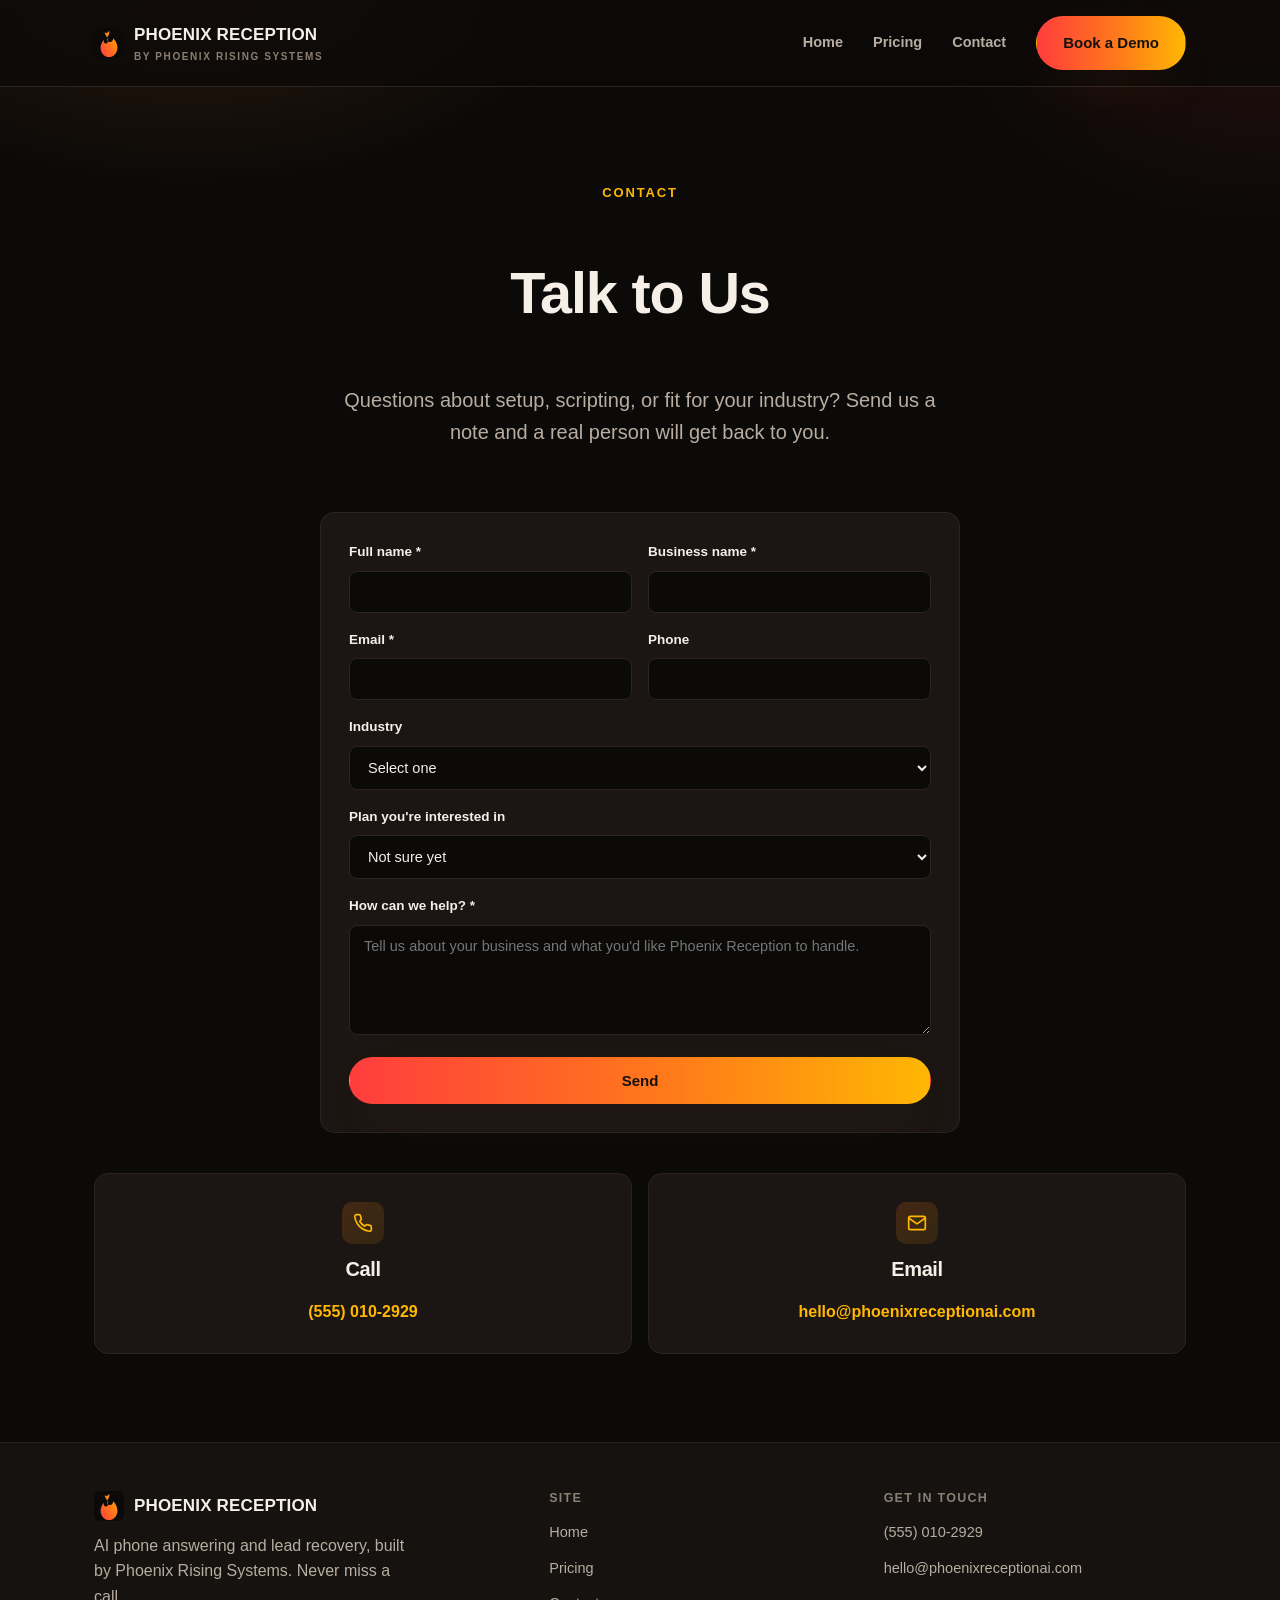
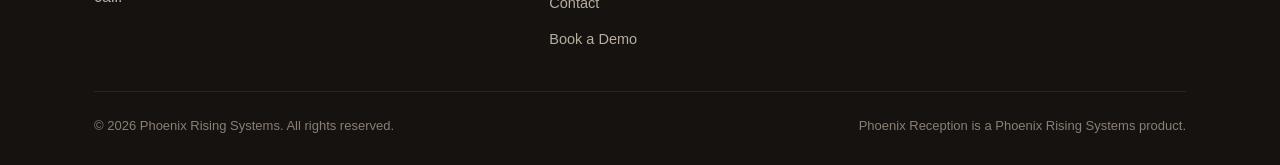
==== contact.html @ fa69772c "Build launch-ready Phoenix Reception marketing site Static HTML/CSS/JS landing page, pricing page, a" ====
<!doctype html>
<html lang="en">
<head>
  <meta charset="UTF-8">
  <meta name="viewport" content="width=device-width, initial-scale=1.0">
  <title>Contact — Phoenix Reception</title>
  <meta name="description" content="Book a demo or talk to Phoenix Reception about AI phone answering and lead recovery for your business.">
  <meta name="theme-color" content="#0b0a09">
  <link rel="icon" href="assets/favicon.svg" type="image/svg+xml">
  <link rel="stylesheet" href="css/styles.css">
</head>
<body>
  <a class="skip-link" href="#main">Skip to content</a>

  <header class="site-header">
    <div class="inner container">
      <a class="brand" href="index.html">
        <img class="mark" src="assets/favicon.svg" alt="" width="30" height="30">
        <span>PHOENIX RECEPTION<br><small>by Phoenix Rising Systems</small></span>
      </a>
      <button class="nav-toggle" aria-label="Toggle menu" aria-expanded="false">
        <svg width="20" height="20" viewBox="0 0 24 24" fill="none" stroke="currentColor" stroke-width="2" stroke-linecap="round"><line x1="3" y1="6" x2="21" y2="6"/><line x1="3" y1="12" x2="21" y2="12"/><line x1="3" y1="18" x2="21" y2="18"/></svg>
      </button>
      <nav class="nav-links main-nav">
        <a href="index.html">Home</a>
        <a href="pricing.html">Pricing</a>
        <a href="contact.html?type=talk">Contact</a>
        <a class="btn btn-primary" data-demo-link href="contact.html?type=demo">Book a Demo</a>
      </nav>
    </div>
  </header>

  <main id="main">
    <section class="hero" style="padding-bottom: 20px;">
      <div class="inner container" style="text-align:center; max-width: 640px; margin: 0 auto;">
        <span class="eyebrow">Contact</span>
        <h1 id="contact-heading">Talk to Us</h1>
        <p class="lede" id="contact-subheading" style="margin: 0 auto;">Questions about setup, scripting, or fit for your industry? Send us a note and a real person will get back to you.</p>
      </div>
    </section>

    <section style="padding-top: 0;">
      <div class="container">
        <form id="contact-form" class="card form-card" novalidate>
          <input class="hp-field" tabindex="-1" autocomplete="off" type="text" name="website" id="website">
          <input type="hidden" name="interest" value="Talk to Us">

          <div class="form-grid two-col">
            <div class="field">
              <label for="name">Full name *</label>
              <input type="text" id="name" name="name" required autocomplete="name">
            </div>
            <div class="field">
              <label for="business">Business name *</label>
              <input type="text" id="business" name="business" required autocomplete="organization">
            </div>
            <div class="field">
              <label for="email">Email *</label>
              <input type="email" id="email" name="email" required autocomplete="email">
            </div>
            <div class="field">
              <label for="phone">Phone</label>
              <input type="tel" id="phone" name="phone" autocomplete="tel">
            </div>
            <div class="field full">
              <label for="industry">Industry</label>
              <select id="industry" name="industry">
                <option value="">Select one</option>
                <option>Home Services</option>
                <option>Real Estate</option>
                <option>Freight / Logistics</option>
                <option>Healthcare</option>
                <option>Legal</option>
                <option>Other</option>
              </select>
            </div>
            <div class="field full">
              <label for="plan">Plan you're interested in</label>
              <select id="plan" name="plan">
                <option value="">Not sure yet</option>
                <option value="Starter">Starter — $229/mo</option>
                <option value="Growth">Growth — $449/mo</option>
                <option value="Pro">Pro / Multi-Location — $999/mo</option>
              </select>
            </div>
            <div class="field full">
              <label for="message">How can we help? *</label>
              <textarea id="message" name="message" required placeholder="Tell us about your business and what you'd like Phoenix Reception to handle."></textarea>
            </div>
          </div>

          <button class="btn btn-primary btn-block" type="submit" style="margin-top: 22px;">Send</button>
          <p id="form-status" class="form-status" role="status"></p>
        </form>

        <div class="contact-methods">
          <div class="card">
            <div class="icon"><svg width="20" height="20" viewBox="0 0 24 24" fill="none" stroke="currentColor" stroke-width="2" stroke-linecap="round" stroke-linejoin="round"><path d="M22 16.92v3a2 2 0 0 1-2.18 2 19.79 19.79 0 0 1-8.63-3.07 19.5 19.5 0 0 1-6-6 19.79 19.79 0 0 1-3.07-8.67A2 2 0 0 1 4.11 2h3a2 2 0 0 1 2 1.72c.127.96.362 1.903.7 2.81a2 2 0 0 1-.45 2.11L8.09 9.91a16 16 0 0 0 6 6l1.27-1.27a2 2 0 0 1 2.11-.45c.907.338 1.85.573 2.81.7A2 2 0 0 1 22 16.92z"/></svg></div>
            <h3>Call</h3>
            <a href="tel:+15550102929">(555) 010-2929</a>
          </div>
          <div class="card">
            <div class="icon"><svg width="20" height="20" viewBox="0 0 24 24" fill="none" stroke="currentColor" stroke-width="2" stroke-linecap="round" stroke-linejoin="round"><path d="M4 4h16v16H4z" opacity="0"/><path d="M22 6l-10 7L2 6"/><rect x="2" y="4" width="20" height="16" rx="2"/></svg></div>
            <h3>Email</h3>
            <a href="mailto:hello@phoenixreceptionai.com">hello@phoenixreceptionai.com</a>
          </div>
        </div>
      </div>
    </section>
  </main>

  <footer class="site-footer">
    <div class="container">
      <div class="footer-grid">
        <div>
          <a class="brand" href="index.html" style="margin-bottom:12px;">
            <img class="mark" src="assets/favicon.svg" alt="" width="30" height="30">
            <span>PHOENIX RECEPTION</span>
          </a>
          <p style="max-width:320px;">AI phone answering and lead recovery, built by Phoenix Rising Systems. Never miss a call.</p>
        </div>
        <div>
          <h4>Site</h4>
          <ul>
            <li><a href="index.html">Home</a></li>
            <li><a href="pricing.html">Pricing</a></li>
            <li><a href="contact.html?type=talk">Contact</a></li>
            <li><a data-demo-link href="contact.html?type=demo">Book a Demo</a></li>
          </ul>
        </div>
        <div>
          <h4>Get in touch</h4>
          <ul>
            <li><a href="tel:+15550102929">(555) 010-2929</a></li>
            <li><a href="mailto:hello@phoenixreceptionai.com">hello@phoenixreceptionai.com</a></li>
          </ul>
        </div>
      </div>
      <div class="footer-bottom">
        <span>© <span id="year"></span> Phoenix Rising Systems. All rights reserved.</span>
        <span>Phoenix Reception is a Phoenix Rising Systems product.</span>
      </div>
    </div>
  </footer>

  <script src="js/main.js"></script>
</body>
</html>
---- css/styles.css ----
/* ==========================================================================
   Phoenix Reception — shared stylesheet
   ========================================================================== */

:root {
  --bg: #0b0a09;
  --bg-alt: #15120f;
  --bg-card: #1b1613;
  --border: #2c2420;
  --text: #f5efe8;
  --muted: #b8ada0;
  --muted-2: #8a7f74;
  --accent: #ff7a1a;
  --accent-2: #ffb703;
  --accent-3: #ff3d3d;
  --gradient: linear-gradient(90deg, var(--accent-3) 0%, var(--accent) 55%, var(--accent-2) 100%);
  --radius: 14px;
  --radius-sm: 8px;
  --shadow: 0 20px 60px -20px rgba(255, 122, 26, 0.25);
  --max-width: 1140px;
  --font: "Inter", -apple-system, BlinkMacSystemFont, "Segoe UI", Roboto, Helvetica, Arial, sans-serif;
}

* {
  box-sizing: border-box;
}

html {
  scroll-behavior: smooth;
}

body {
  margin: 0;
  background: var(--bg);
  color: var(--text);
  font-family: var(--font);
  line-height: 1.6;
  -webkit-font-smoothing: antialiased;
}

body::before {
  content: "";
  position: fixed;
  inset: 0;
  z-index: -1;
  background:
    radial-gradient(700px 400px at 15% -5%, rgba(255, 122, 26, 0.14), transparent 60%),
    radial-gradient(600px 400px at 100% 0%, rgba(255, 61, 61, 0.10), transparent 60%);
}

img { max-width: 100%; display: block; }

a { color: inherit; text-decoration: none; }

.container {
  width: 100%;
  max-width: var(--max-width);
  margin: 0 auto;
  padding: 0 24px;
}

section { padding: 88px 0; }

@media (max-width: 640px) {
  section { padding: 56px 0; }
}

.eyebrow {
  display: inline-block;
  font-size: 13px;
  font-weight: 700;
  letter-spacing: 0.14em;
  text-transform: uppercase;
  color: var(--accent-2);
  margin-bottom: 16px;
}

h1, h2, h3, h4 {
  font-family: var(--font);
  font-weight: 800;
  line-height: 1.15;
  margin: 0 0 18px;
  letter-spacing: -0.02em;
}

h1 { font-size: clamp(2.2rem, 5vw, 3.6rem); }
h2 { font-size: clamp(1.7rem, 3.4vw, 2.4rem); }
h3 { font-size: 1.25rem; }

p { color: var(--muted); margin: 0 0 16px; }

.lede {
  font-size: clamp(1.05rem, 1.6vw, 1.25rem);
  color: var(--muted);
  max-width: 640px;
}

.text-gradient {
  background: var(--gradient);
  -webkit-background-clip: text;
  background-clip: text;
  color: transparent;
}

/* ---------- Buttons ---------- */

.btn {
  display: inline-flex;
  align-items: center;
  justify-content: center;
  gap: 8px;
  padding: 14px 26px;
  border-radius: 999px;
  font-weight: 700;
  font-size: 15px;
  border: 1px solid transparent;
  cursor: pointer;
  transition: transform 0.15s ease, box-shadow 0.15s ease, background 0.15s ease, border-color 0.15s ease;
  white-space: nowrap;
}

.btn:active { transform: translateY(1px); }

.btn-primary {
  background: var(--gradient);
  color: #16110c;
  box-shadow: var(--shadow);
}

.btn-primary:hover { box-shadow: 0 24px 70px -18px rgba(255, 122, 26, 0.45); transform: translateY(-1px); }

.btn-secondary {
  background: transparent;
  color: var(--text);
  border-color: var(--border);
}

.btn-secondary:hover { border-color: var(--accent); color: var(--accent-2); }

.btn-ghost {
  background: transparent;
  color: var(--muted);
  padding: 14px 6px;
}

.btn-ghost:hover { color: var(--accent-2); }

.btn-block { width: 100%; }

.cta-row {
  display: flex;
  flex-wrap: wrap;
  align-items: center;
  gap: 10px 28px;
  margin-top: 32px;
}

.cta-row .divider {
  color: var(--muted-2);
}

@media (max-width: 560px) {
  .cta-row .divider { display: none; }
  .cta-row { flex-direction: column; align-items: flex-start; gap: 14px; }
  .cta-row .btn { width: 100%; }
}

/* ---------- Header ---------- */

.site-header {
  position: sticky;
  top: 0;
  z-index: 50;
  background: rgba(11, 10, 9, 0.82);
  backdrop-filter: saturate(140%) blur(10px);
  border-bottom: 1px solid var(--border);
}

.site-header .inner {
  display: flex;
  align-items: center;
  justify-content: space-between;
  padding: 16px 24px;
}

.brand {
  display: flex;
  align-items: center;
  gap: 10px;
  font-weight: 800;
  font-size: 17px;
  letter-spacing: 0.01em;
}

.brand .mark { width: 30px; height: 30px; }

.brand small {
  display: block;
  font-size: 10px;
  font-weight: 600;
  letter-spacing: 0.16em;
  color: var(--muted-2);
  text-transform: uppercase;
}

.main-nav {
  display: flex;
  align-items: center;
  gap: 30px;
}

.main-nav a:not(.btn) {
  font-size: 14.5px;
  font-weight: 600;
  color: var(--muted);
}

.main-nav a:not(.btn):hover { color: var(--text); }

.nav-links {
  display: flex;
  align-items: center;
  gap: 30px;
}

.nav-toggle {
  display: none;
  background: transparent;
  border: 1px solid var(--border);
  border-radius: 8px;
  width: 42px;
  height: 42px;
  color: var(--text);
  align-items: center;
  justify-content: center;
}

@media (max-width: 820px) {
  .nav-toggle { display: inline-flex; }
  .nav-links {
    position: absolute;
    top: 100%;
    left: 0;
    right: 0;
    background: var(--bg-alt);
    border-bottom: 1px solid var(--border);
    flex-direction: column;
    align-items: stretch;
    padding: 18px 24px 26px;
    gap: 16px;
    display: none;
  }
  .nav-links.open { display: flex; }
  .nav-links .btn { align-self: flex-start; }
}

/* ---------- Hero ---------- */

.hero { padding-top: 96px; padding-bottom: 72px; }

.hero .inner {
  display: grid;
  gap: 40px;
}

.hero-badge {
  display: inline-flex;
  align-items: center;
  gap: 8px;
  padding: 6px 14px;
  border: 1px solid var(--border);
  border-radius: 999px;
  font-size: 12.5px;
  font-weight: 700;
  color: var(--accent-2);
  margin-bottom: 20px;
}

.hero-badge .dot {
  width: 7px; height: 7px; border-radius: 50%;
  background: var(--accent-3);
  box-shadow: 0 0 0 4px rgba(255, 61, 61, 0.18);
}

/* ---------- Sections / cards ---------- */

.section-alt { background: var(--bg-alt); border-top: 1px solid var(--border); border-bottom: 1px solid var(--border); }

.intro-block { max-width: 760px; }

.grid-2 { display: grid; grid-template-columns: 1fr; gap: 40px; }

@media (min-width: 860px) {
  .grid-2 { grid-template-columns: 1.1fr 0.9fr; align-items: center; }
}

.check-list { list-style: none; margin: 24px 0 0; padding: 0; display: grid; gap: 14px; }

.check-list li {
  display: flex;
  align-items: flex-start;
  gap: 12px;
  font-weight: 600;
  color: var(--text);
}

.check-list svg { flex: none; margin-top: 3px; color: var(--accent); }

.card {
  background: var(--bg-card);
  border: 1px solid var(--border);
  border-radius: var(--radius);
  padding: 28px;
}

.feature-grid {
  display: grid;
  grid-template-columns: repeat(auto-fit, minmax(250px, 1fr));
  gap: 20px;
  margin-top: 44px;
}

.feature-card {
  background: var(--bg-card);
  border: 1px solid var(--border);
  border-radius: var(--radius);
  padding: 26px;
  transition: border-color 0.15s ease, transform 0.15s ease;
}

.feature-card:hover { border-color: rgba(255, 122, 26, 0.4); transform: translateY(-2px); }

.feature-card .icon {
  width: 42px; height: 42px;
  border-radius: 10px;
  display: flex; align-items: center; justify-content: center;
  background: linear-gradient(135deg, rgba(255,122,26,0.18), rgba(255,183,3,0.10));
  color: var(--accent-2);
  margin-bottom: 16px;
}

.feature-card h3 { margin-bottom: 8px; font-size: 1.05rem; }
.feature-card p { margin: 0; font-size: 14.5px; }

.callout {
  margin-top: 40px;
  border-radius: var(--radius);
  border: 1px solid rgba(255, 122, 26, 0.35);
  background: linear-gradient(135deg, rgba(255,122,26,0.08), rgba(255,61,61,0.04));
  padding: 26px 28px;
}

.callout p { color: var(--text); margin: 0; font-size: 15.5px; }

/* ---------- Pricing ---------- */

.pricing-grid {
  display: grid;
  grid-template-columns: 1fr;
  gap: 24px;
  margin-top: 52px;
}

@media (min-width: 900px) {
  .pricing-grid { grid-template-columns: repeat(3, 1fr); align-items: stretch; }
}

.price-card {
  position: relative;
  display: flex;
  flex-direction: column;
  background: var(--bg-card);
  border: 1px solid var(--border);
  border-radius: var(--radius);
  padding: 32px 28px;
}

.price-card.featured {
  border-color: var(--accent);
  box-shadow: var(--shadow);
}

@media (min-width: 900px) {
  .price-card.featured { transform: scale(1.04); z-index: 1; }
}

.price-card .badge {
  position: absolute;
  top: -13px;
  left: 28px;
  background: var(--gradient);
  color: #16110c;
  font-size: 11.5px;
  font-weight: 800;
  letter-spacing: 0.06em;
  text-transform: uppercase;
  padding: 5px 12px;
  border-radius: 999px;
}

.price-card .tier-name {
  font-size: 13px;
  font-weight: 800;
  letter-spacing: 0.1em;
  text-transform: uppercase;
  color: var(--accent-2);
  margin-bottom: 10px;
}

.price-card .price {
  display: flex;
  align-items: baseline;
  gap: 6px;
  margin-bottom: 14px;
}

.price-card .price .amount { font-size: 2.5rem; font-weight: 800; letter-spacing: -0.02em; }
.price-card .price .period { color: var(--muted-2); font-weight: 600; font-size: 14px; }

.price-card .tagline { font-size: 14.5px; margin-bottom: 22px; min-height: 44px; }

.price-card .features { list-style: none; margin: 0 0 26px; padding: 0; display: grid; gap: 12px; flex: 1; }

.price-card .features li {
  display: flex;
  align-items: flex-start;
  gap: 10px;
  font-size: 14.5px;
  color: var(--text);
}

.price-card .features svg { flex: none; margin-top: 3px; color: var(--accent); }

.price-card .setup-fee {
  font-size: 13px;
  color: var(--muted-2);
  margin-bottom: 18px;
}

.pricing-note {
  margin-top: 32px;
  text-align: center;
  font-size: 14.5px;
  color: var(--muted-2);
}

/* ---------- Contact / form ---------- */

.form-card { max-width: 640px; margin: 44px auto 0; }

.form-grid { display: grid; grid-template-columns: 1fr; gap: 16px; }

@media (min-width: 640px) {
  .form-grid.two-col { grid-template-columns: 1fr 1fr; }
}

.field { display: flex; flex-direction: column; gap: 8px; }

.field label { font-size: 13.5px; font-weight: 700; color: var(--text); }

.field input,
.field select,
.field textarea {
  background: var(--bg);
  border: 1px solid var(--border);
  border-radius: var(--radius-sm);
  padding: 12px 14px;
  color: var(--text);
  font-family: var(--font);
  font-size: 14.5px;
}

.field input:focus,
.field select:focus,
.field textarea:focus {
  outline: none;
  border-color: var(--accent);
}

.field textarea { resize: vertical; min-height: 110px; }

.field.full { grid-column: 1 / -1; }

.hp-field { position: absolute; left: -9999px; opacity: 0; height: 0; width: 0; }

.form-status {
  margin-top: 16px;
  padding: 12px 16px;
  border-radius: var(--radius-sm);
  font-size: 14px;
  display: none;
}

.form-status.show { display: block; }
.form-status.success { background: rgba(76, 209, 122, 0.12); border: 1px solid rgba(76, 209, 122, 0.4); color: #a8f0bf; }
.form-status.error { background: rgba(255, 61, 61, 0.12); border: 1px solid rgba(255, 61, 61, 0.4); color: #ffb3b3; }

.contact-methods {
  display: grid;
  grid-template-columns: repeat(auto-fit, minmax(200px, 1fr));
  gap: 16px;
  margin-top: 40px;
}

.contact-methods .card { text-align: center; }
.contact-methods .card .icon {
  width: 42px; height: 42px; margin: 0 auto 14px;
  border-radius: 10px;
  display: flex; align-items: center; justify-content: center;
  background: linear-gradient(135deg, rgba(255,122,26,0.18), rgba(255,183,3,0.10));
  color: var(--accent-2);
}
.contact-methods .card a { color: var(--accent-2); font-weight: 700; }

/* ---------- Final CTA ---------- */

.final-cta {
  text-align: center;
  border-top: 1px solid var(--border);
}

.final-cta .cta-row { justify-content: center; }

/* ---------- Footer ---------- */

.site-footer {
  border-top: 1px solid var(--border);
  padding: 48px 0 28px;
  background: var(--bg-alt);
}

.footer-grid {
  display: grid;
  grid-template-columns: 1fr;
  gap: 32px;
}

@media (min-width: 720px) {
  .footer-grid { grid-template-columns: 1.4fr 1fr 1fr; }
}

.footer-grid h4 {
  font-size: 12.5px;
  letter-spacing: 0.1em;
  text-transform: uppercase;
  color: var(--muted-2);
  margin-bottom: 14px;
}

.footer-grid ul { list-style: none; margin: 0; padding: 0; display: grid; gap: 10px; }
.footer-grid ul a { color: var(--muted); font-size: 14.5px; }
.footer-grid ul a:hover { color: var(--accent-2); }

.footer-bottom {
  margin-top: 40px;
  padding-top: 24px;
  border-top: 1px solid var(--border);
  display: flex;
  flex-wrap: wrap;
  gap: 12px;
  justify-content: space-between;
  font-size: 13px;
  color: var(--muted-2);
}

.skip-link {
  position: absolute;
  left: -9999px;
  top: 0;
  background: var(--accent);
  color: #16110c;
  padding: 10px 16px;
  border-radius: 8px;
  z-index: 100;
  font-weight: 700;
}

.skip-link:focus { left: 16px; top: 16px; }
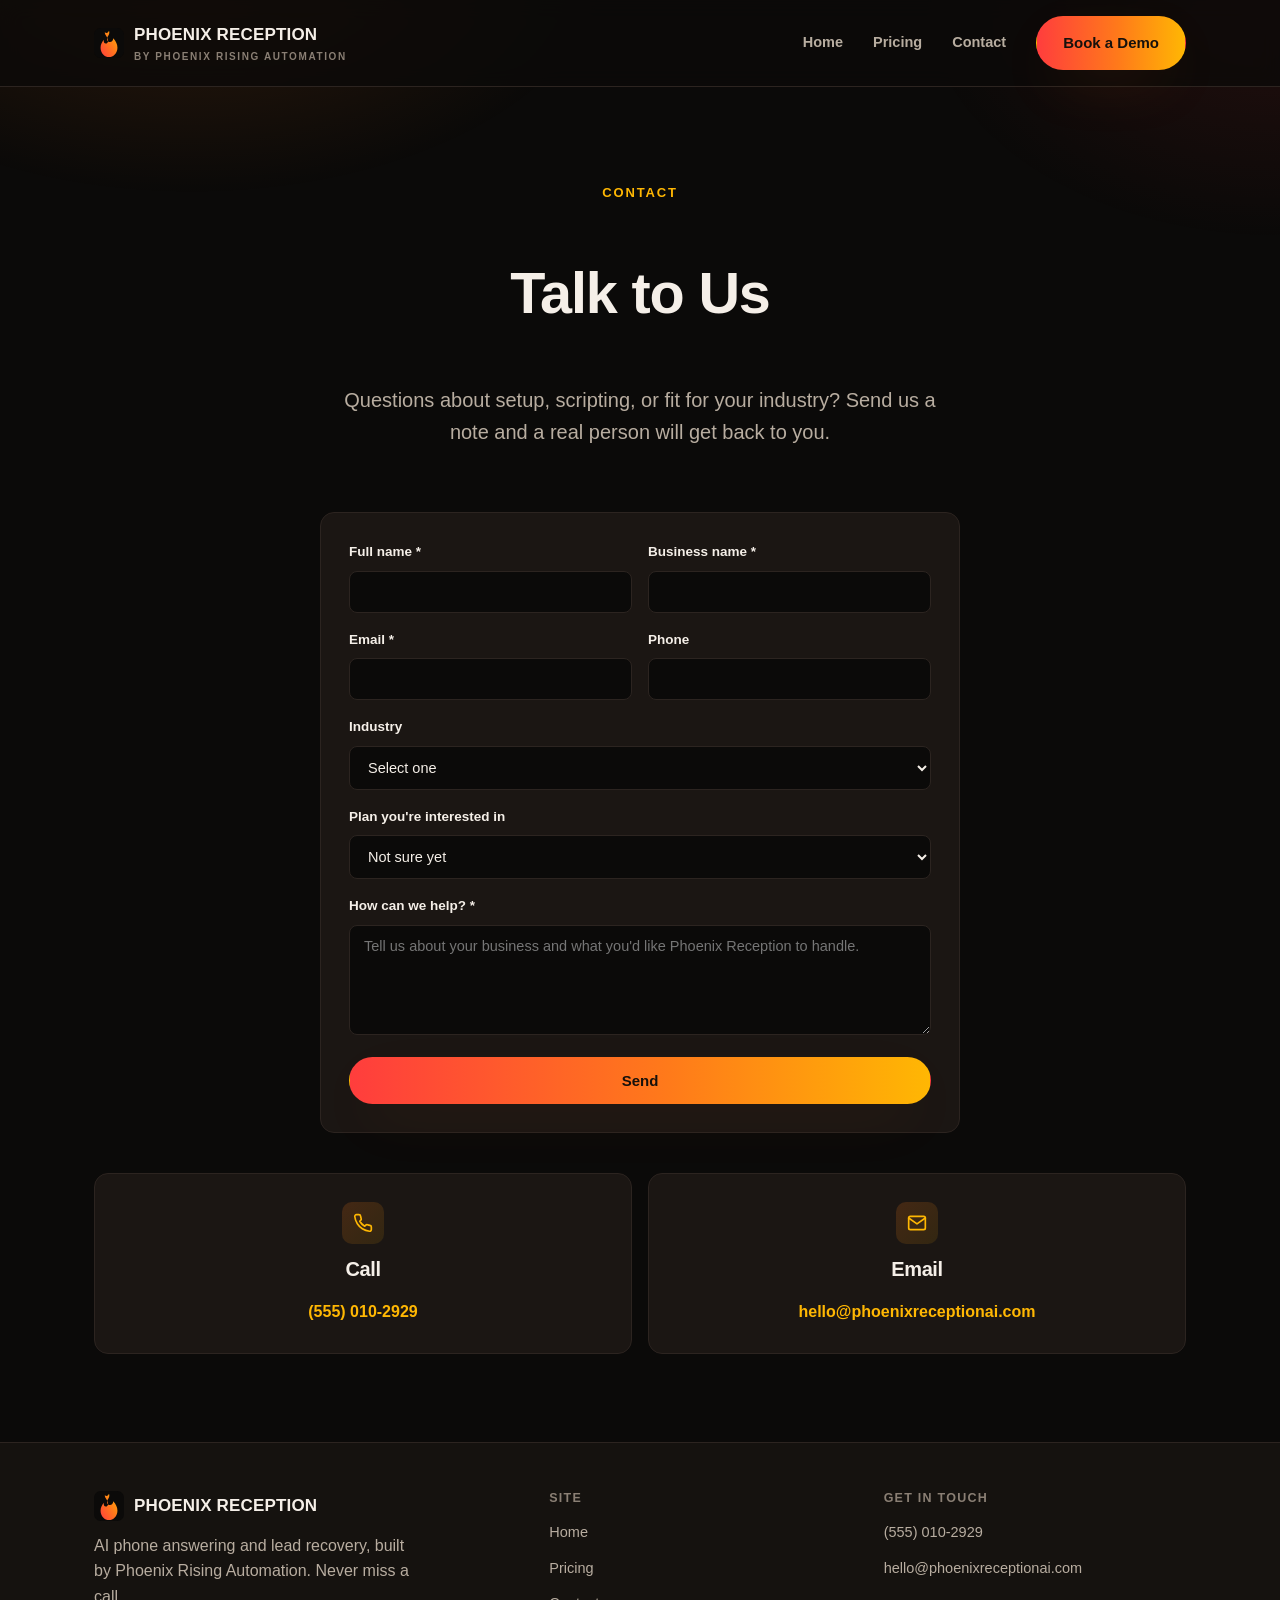
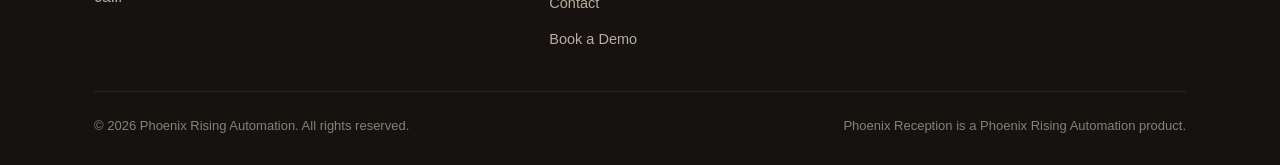
==== commit f5dddef7: "Rebrand builder from Phoenix Rising Systems to Phoenix Rising Automation" ====
--- a/contact.html
+++ b/contact.html
@@ -16,7 +16,7 @@
     <div class="inner container">
       <a class="brand" href="index.html">
         <img class="mark" src="assets/favicon.svg" alt="" width="30" height="30">
-        <span>PHOENIX RECEPTION<br><small>by Phoenix Rising Systems</small></span>
+        <span>PHOENIX RECEPTION<br><small>by Phoenix Rising Automation</small></span>
       </a>
       <button class="nav-toggle" aria-label="Toggle menu" aria-expanded="false">
         <svg width="20" height="20" viewBox="0 0 24 24" fill="none" stroke="currentColor" stroke-width="2" stroke-linecap="round"><line x1="3" y1="6" x2="21" y2="6"/><line x1="3" y1="12" x2="21" y2="12"/><line x1="3" y1="18" x2="21" y2="18"/></svg>
@@ -117,7 +117,7 @@
             <img class="mark" src="assets/favicon.svg" alt="" width="30" height="30">
             <span>PHOENIX RECEPTION</span>
           </a>
-          <p style="max-width:320px;">AI phone answering and lead recovery, built by Phoenix Rising Systems. Never miss a call.</p>
+          <p style="max-width:320px;">AI phone answering and lead recovery, built by Phoenix Rising Automation. Never miss a call.</p>
         </div>
         <div>
           <h4>Site</h4>
@@ -137,8 +137,8 @@
         </div>
       </div>
       <div class="footer-bottom">
-        <span>© <span id="year"></span> Phoenix Rising Systems. All rights reserved.</span>
-        <span>Phoenix Reception is a Phoenix Rising Systems product.</span>
+        <span>© <span id="year"></span> Phoenix Rising Automation. All rights reserved.</span>
+        <span>Phoenix Reception is a Phoenix Rising Automation product.</span>
       </div>
     </div>
   </footer>
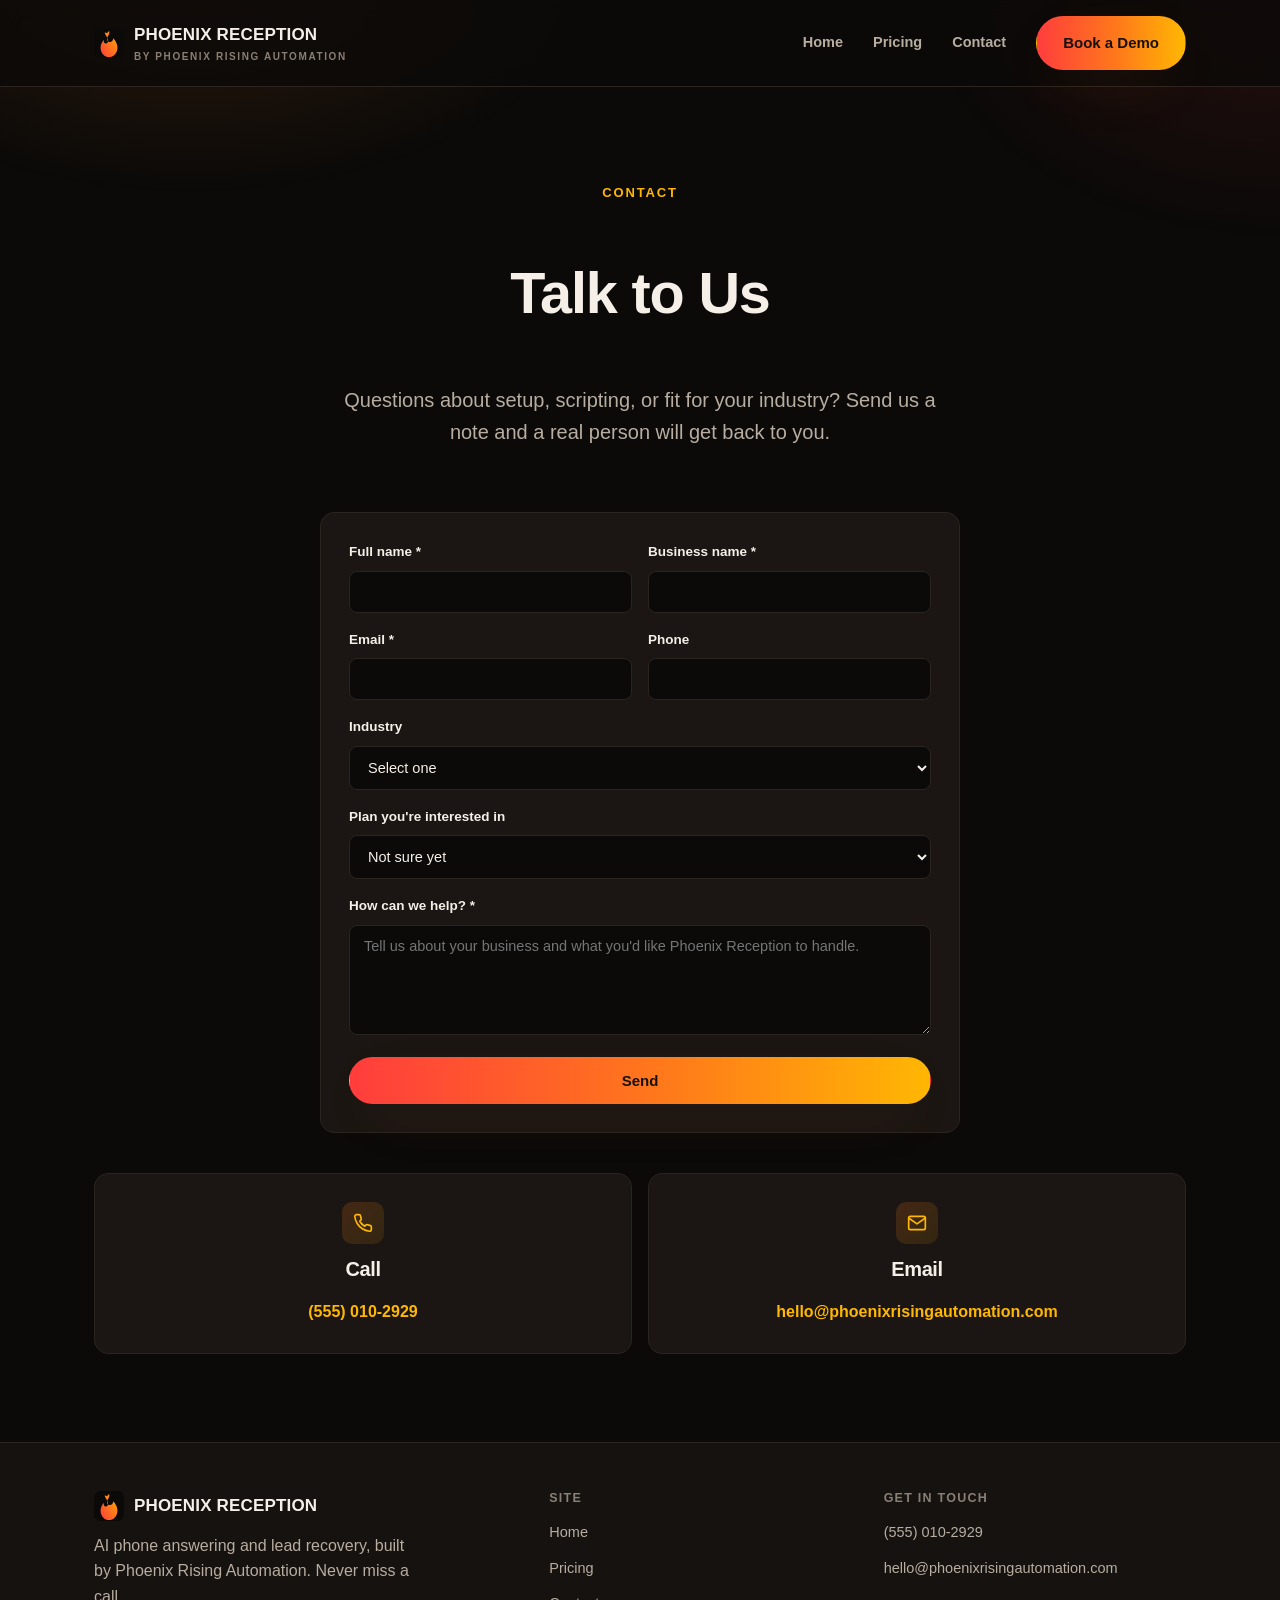
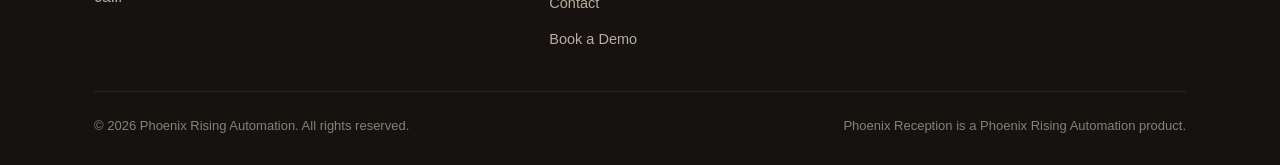
==== commit 521ad5ee: "Set real lead email to hello@phoenixrisingautomation.com" ====
--- a/contact.html
+++ b/contact.html
@@ -102,7 +102,7 @@
           <div class="card">
             <div class="icon"><svg width="20" height="20" viewBox="0 0 24 24" fill="none" stroke="currentColor" stroke-width="2" stroke-linecap="round" stroke-linejoin="round"><path d="M4 4h16v16H4z" opacity="0"/><path d="M22 6l-10 7L2 6"/><rect x="2" y="4" width="20" height="16" rx="2"/></svg></div>
             <h3>Email</h3>
-            <a href="mailto:hello@phoenixreceptionai.com">hello@phoenixreceptionai.com</a>
+            <a href="mailto:hello@phoenixrisingautomation.com">hello@phoenixrisingautomation.com</a>
           </div>
         </div>
       </div>
@@ -132,7 +132,7 @@
           <h4>Get in touch</h4>
           <ul>
             <li><a href="tel:+15550102929">(555) 010-2929</a></li>
-            <li><a href="mailto:hello@phoenixreceptionai.com">hello@phoenixreceptionai.com</a></li>
+            <li><a href="mailto:hello@phoenixrisingautomation.com">hello@phoenixrisingautomation.com</a></li>
           </ul>
         </div>
       </div>
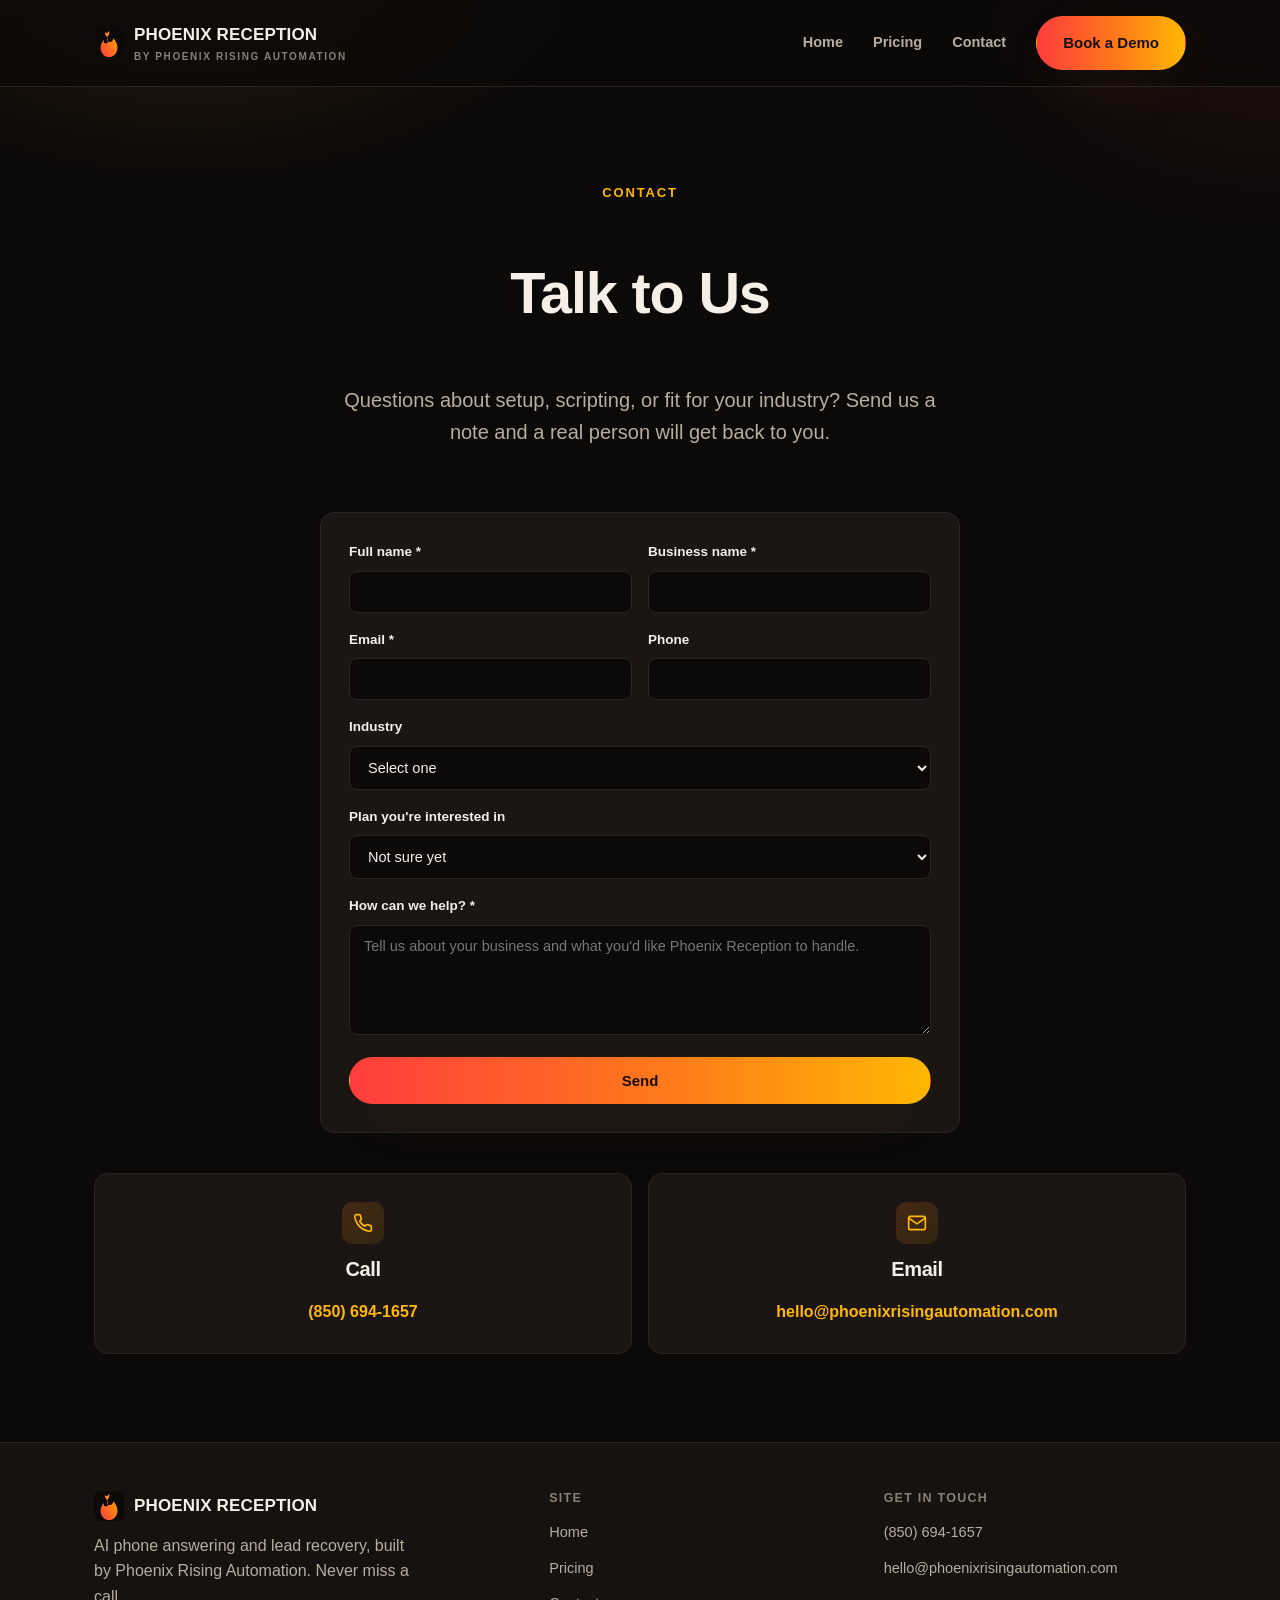
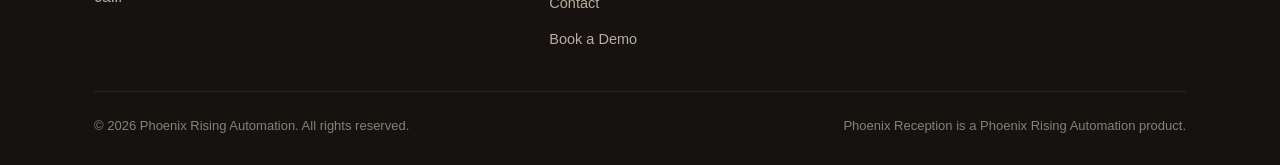
==== commit 7d6184be: "Wire in real business info: Cal.com booking, phone, and subdomain - Book a Demo buttons now open the" ====
--- a/contact.html
+++ b/contact.html
@@ -97,7 +97,7 @@
           <div class="card">
             <div class="icon"><svg width="20" height="20" viewBox="0 0 24 24" fill="none" stroke="currentColor" stroke-width="2" stroke-linecap="round" stroke-linejoin="round"><path d="M22 16.92v3a2 2 0 0 1-2.18 2 19.79 19.79 0 0 1-8.63-3.07 19.5 19.5 0 0 1-6-6 19.79 19.79 0 0 1-3.07-8.67A2 2 0 0 1 4.11 2h3a2 2 0 0 1 2 1.72c.127.96.362 1.903.7 2.81a2 2 0 0 1-.45 2.11L8.09 9.91a16 16 0 0 0 6 6l1.27-1.27a2 2 0 0 1 2.11-.45c.907.338 1.85.573 2.81.7A2 2 0 0 1 22 16.92z"/></svg></div>
             <h3>Call</h3>
-            <a href="tel:+15550102929">(555) 010-2929</a>
+            <a href="tel:+18506941657">(850) 694-1657</a>
           </div>
           <div class="card">
             <div class="icon"><svg width="20" height="20" viewBox="0 0 24 24" fill="none" stroke="currentColor" stroke-width="2" stroke-linecap="round" stroke-linejoin="round"><path d="M4 4h16v16H4z" opacity="0"/><path d="M22 6l-10 7L2 6"/><rect x="2" y="4" width="20" height="16" rx="2"/></svg></div>
@@ -131,7 +131,7 @@
         <div>
           <h4>Get in touch</h4>
           <ul>
-            <li><a href="tel:+15550102929">(555) 010-2929</a></li>
+            <li><a href="tel:+18506941657">(850) 694-1657</a></li>
             <li><a href="mailto:hello@phoenixrisingautomation.com">hello@phoenixrisingautomation.com</a></li>
           </ul>
         </div>
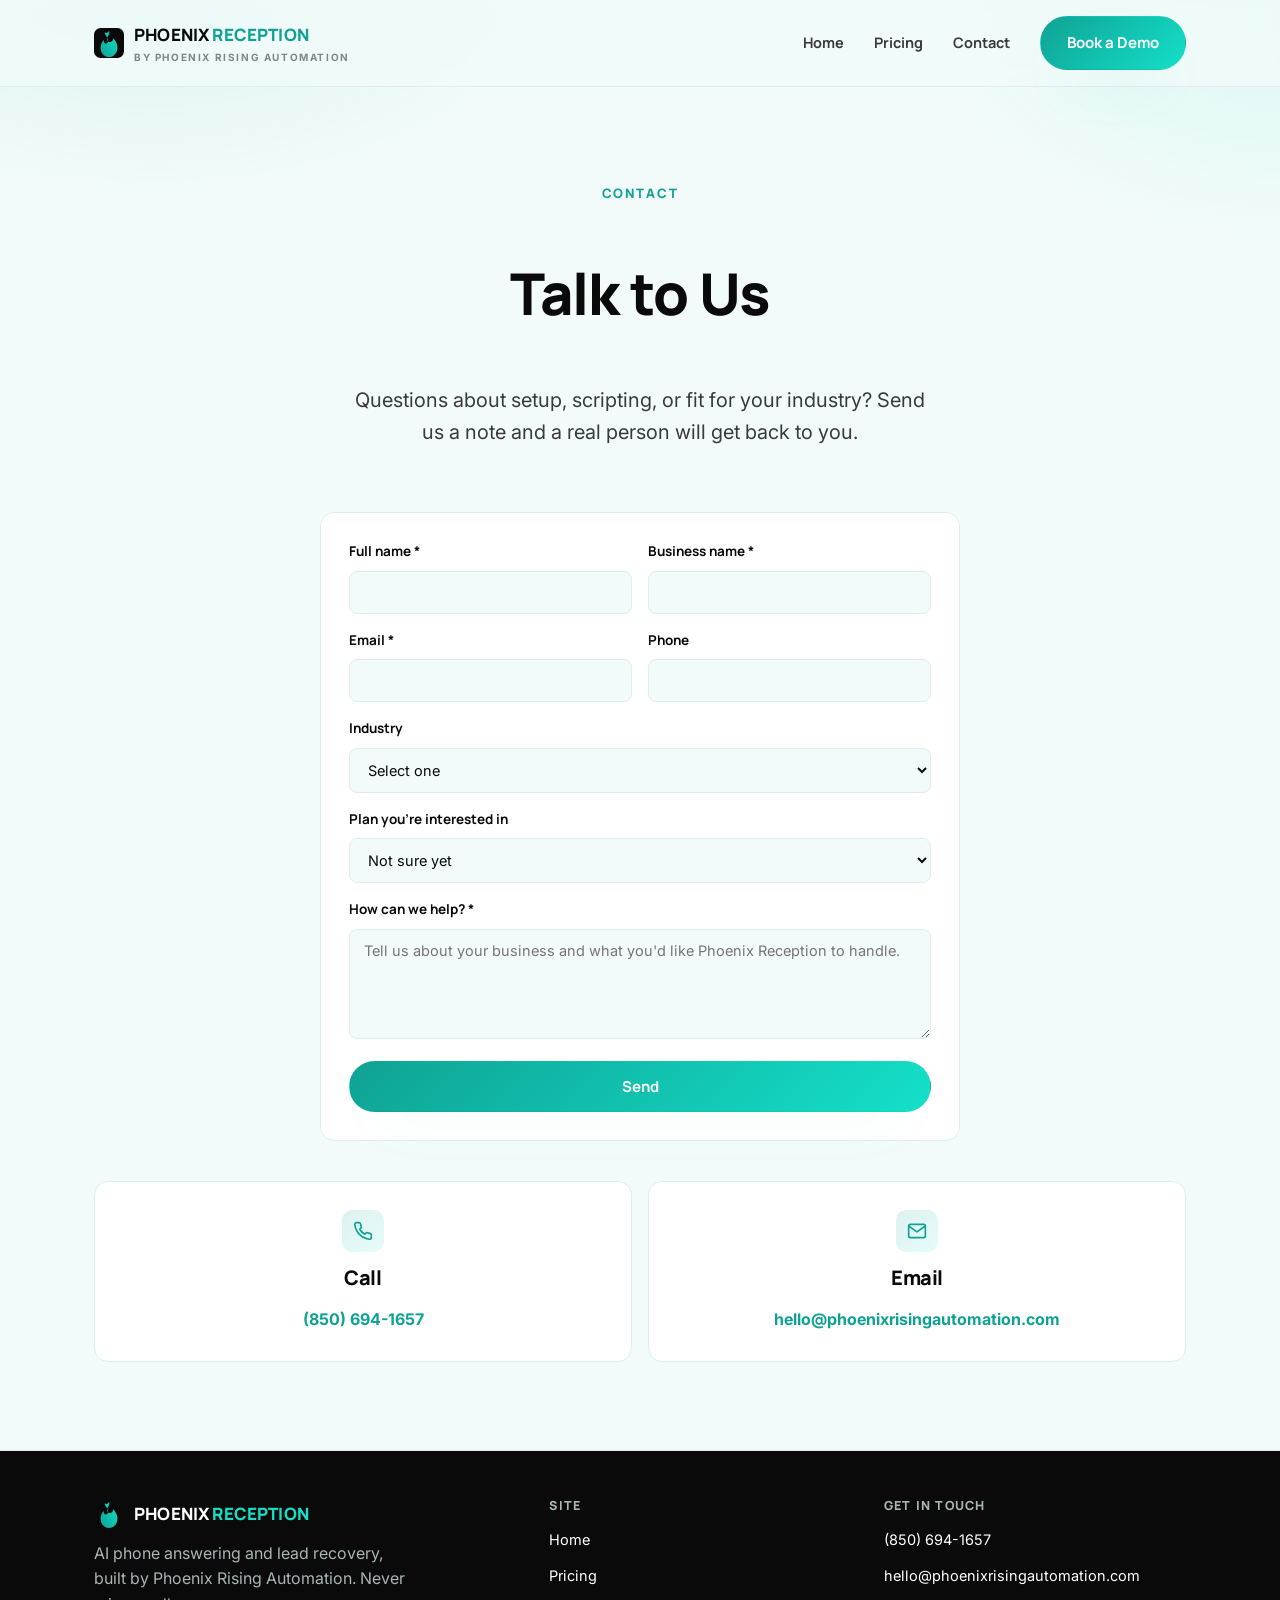
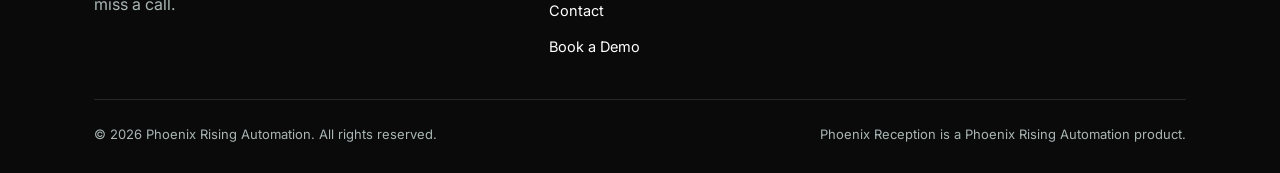
==== commit 3db1fde5: "Rebuild visual identity with actual brand colors from doc The Word doc's paragraph/run formatting en" ====
--- a/contact.html
+++ b/contact.html
@@ -5,8 +5,11 @@
   <meta name="viewport" content="width=device-width, initial-scale=1.0">
   <title>Contact — Phoenix Reception</title>
   <meta name="description" content="Book a demo or talk to Phoenix Reception about AI phone answering and lead recovery for your business.">
-  <meta name="theme-color" content="#0b0a09">
+  <meta name="theme-color" content="#0fa294">
   <link rel="icon" href="assets/favicon.svg" type="image/svg+xml">
+  <link rel="preconnect" href="https://fonts.googleapis.com">
+  <link rel="preconnect" href="https://fonts.gstatic.com" crossorigin>
+  <link rel="stylesheet" href="https://fonts.googleapis.com/css2?family=Inter:wght@400;500;600;700&family=Manrope:wght@700;800&display=swap">
   <link rel="stylesheet" href="css/styles.css">
 </head>
 <body>
@@ -16,7 +19,7 @@
     <div class="inner container">
       <a class="brand" href="index.html">
         <img class="mark" src="assets/favicon.svg" alt="" width="30" height="30">
-        <span>PHOENIX RECEPTION<br><small>by Phoenix Rising Automation</small></span>
+        <span><span class="brand-name"><span class="ink">PHOENIX</span> <span class="teal">RECEPTION</span></span><small>by Phoenix Rising Automation</small></span>
       </a>
       <button class="nav-toggle" aria-label="Toggle menu" aria-expanded="false">
         <svg width="20" height="20" viewBox="0 0 24 24" fill="none" stroke="currentColor" stroke-width="2" stroke-linecap="round"><line x1="3" y1="6" x2="21" y2="6"/><line x1="3" y1="12" x2="21" y2="12"/><line x1="3" y1="18" x2="21" y2="18"/></svg>
@@ -115,7 +118,7 @@
         <div>
           <a class="brand" href="index.html" style="margin-bottom:12px;">
             <img class="mark" src="assets/favicon.svg" alt="" width="30" height="30">
-            <span>PHOENIX RECEPTION</span>
+            <span class="brand-name"><span class="ink">PHOENIX</span> <span class="teal">RECEPTION</span></span>
           </a>
           <p style="max-width:320px;">AI phone answering and lead recovery, built by Phoenix Rising Automation. Never miss a call.</p>
         </div>
--- a/css/styles.css
+++ b/css/styles.css
@@ -1,23 +1,29 @@
 /* ==========================================================================
    Phoenix Reception — shared stylesheet
+   Brand palette sourced from Phoenix_Reception_Copy_and_Pricing.docx:
+   ink #0A0A0A, body #3A3A3A, teal #0FA294, teal-bright #14E0C9, mint #F2FBFA
    ========================================================================== */
 
 :root {
-  --bg: #0b0a09;
-  --bg-alt: #15120f;
-  --bg-card: #1b1613;
-  --border: #2c2420;
-  --text: #f5efe8;
-  --muted: #b8ada0;
-  --muted-2: #8a7f74;
-  --accent: #ff7a1a;
-  --accent-2: #ffb703;
-  --accent-3: #ff3d3d;
-  --gradient: linear-gradient(90deg, var(--accent-3) 0%, var(--accent) 55%, var(--accent-2) 100%);
+  --bg: #f2fbfa;
+  --bg-alt: #ffffff;
+  --bg-card: #ffffff;
+  --bg-dark: #0a0a0a;
+  --border: #dcefec;
+  --border-dark: rgba(255, 255, 255, 0.12);
+  --ink: #0a0a0a;
+  --body-text: #3a3a3a;
+  --muted-2: #7c8886;
+  --on-dark: #ffffff;
+  --on-dark-muted: #a9b6b4;
+  --teal: #0fa294;
+  --teal-bright: #14e0c9;
+  --gradient: linear-gradient(135deg, #0fa294 0%, #14e0c9 100%);
+  --shadow: 0 24px 60px -24px rgba(15, 162, 148, 0.32);
   --radius: 14px;
   --radius-sm: 8px;
-  --shadow: 0 20px 60px -20px rgba(255, 122, 26, 0.25);
   --max-width: 1140px;
+  --font-display: "Manrope", -apple-system, BlinkMacSystemFont, "Segoe UI", Roboto, Helvetica, Arial, sans-serif;
   --font: "Inter", -apple-system, BlinkMacSystemFont, "Segoe UI", Roboto, Helvetica, Arial, sans-serif;
 }
 
@@ -32,7 +38,7 @@
 body {
   margin: 0;
   background: var(--bg);
-  color: var(--text);
+  color: var(--body-text);
   font-family: var(--font);
   line-height: 1.6;
   -webkit-font-smoothing: antialiased;
@@ -44,8 +50,8 @@
   inset: 0;
   z-index: -1;
   background:
-    radial-gradient(700px 400px at 15% -5%, rgba(255, 122, 26, 0.14), transparent 60%),
-    radial-gradient(600px 400px at 100% 0%, rgba(255, 61, 61, 0.10), transparent 60%);
+    radial-gradient(700px 400px at 12% -5%, rgba(15, 162, 148, 0.10), transparent 60%),
+    radial-gradient(600px 400px at 100% 0%, rgba(20, 224, 201, 0.10), transparent 60%);
 }
 
 img { max-width: 100%; display: block; }
@@ -67,31 +73,34 @@
 
 .eyebrow {
   display: inline-block;
+  font-family: var(--font-display);
   font-size: 13px;
-  font-weight: 700;
+  font-weight: 800;
   letter-spacing: 0.14em;
   text-transform: uppercase;
-  color: var(--accent-2);
+  color: var(--teal);
   margin-bottom: 16px;
 }
 
 h1, h2, h3, h4 {
-  font-family: var(--font);
+  font-family: var(--font-display);
   font-weight: 800;
   line-height: 1.15;
   margin: 0 0 18px;
   letter-spacing: -0.02em;
+  color: var(--ink);
+  text-wrap: balance;
 }
 
 h1 { font-size: clamp(2.2rem, 5vw, 3.6rem); }
 h2 { font-size: clamp(1.7rem, 3.4vw, 2.4rem); }
 h3 { font-size: 1.25rem; }
 
-p { color: var(--muted); margin: 0 0 16px; }
+p { color: var(--body-text); margin: 0 0 16px; }
 
 .lede {
   font-size: clamp(1.05rem, 1.6vw, 1.25rem);
-  color: var(--muted);
+  color: var(--body-text);
   max-width: 640px;
 }
 
@@ -111,11 +120,12 @@
   gap: 8px;
   padding: 14px 26px;
   border-radius: 999px;
+  font-family: var(--font-display);
   font-weight: 700;
   font-size: 15px;
   border: 1px solid transparent;
   cursor: pointer;
-  transition: transform 0.15s ease, box-shadow 0.15s ease, background 0.15s ease, border-color 0.15s ease;
+  transition: transform 0.15s ease, box-shadow 0.15s ease, background 0.15s ease, border-color 0.15s ease, color 0.15s ease;
   white-space: nowrap;
 }
 
@@ -123,27 +133,27 @@
 
 .btn-primary {
   background: var(--gradient);
-  color: #16110c;
+  color: #ffffff;
   box-shadow: var(--shadow);
 }
 
-.btn-primary:hover { box-shadow: 0 24px 70px -18px rgba(255, 122, 26, 0.45); transform: translateY(-1px); }
+.btn-primary:hover { box-shadow: 0 28px 70px -20px rgba(15, 162, 148, 0.45); transform: translateY(-1px); }
 
 .btn-secondary {
   background: transparent;
-  color: var(--text);
+  color: var(--ink);
   border-color: var(--border);
 }
 
-.btn-secondary:hover { border-color: var(--accent); color: var(--accent-2); }
+.btn-secondary:hover { border-color: var(--teal); color: var(--teal); }
 
 .btn-ghost {
   background: transparent;
-  color: var(--muted);
+  color: var(--body-text);
   padding: 14px 6px;
 }
 
-.btn-ghost:hover { color: var(--accent-2); }
+.btn-ghost:hover { color: var(--teal); }
 
 .btn-block { width: 100%; }
 
@@ -171,7 +181,7 @@
   position: sticky;
   top: 0;
   z-index: 50;
-  background: rgba(11, 10, 9, 0.82);
+  background: rgba(242, 251, 250, 0.86);
   backdrop-filter: saturate(140%) blur(10px);
   border-bottom: 1px solid var(--border);
 }
@@ -187,17 +197,25 @@
   display: flex;
   align-items: center;
   gap: 10px;
+}
+
+.brand .mark { width: 30px; height: 30px; flex: none; }
+
+.brand-name {
+  font-family: var(--font-display);
   font-weight: 800;
   font-size: 17px;
   letter-spacing: 0.01em;
-}
-
-.brand .mark { width: 30px; height: 30px; }
+  display: block;
+}
+
+.brand-name .ink { color: var(--ink); }
+.brand-name .teal { color: var(--teal); }
 
 .brand small {
   display: block;
   font-size: 10px;
-  font-weight: 600;
+  font-weight: 700;
   letter-spacing: 0.16em;
   color: var(--muted-2);
   text-transform: uppercase;
@@ -210,12 +228,13 @@
 }
 
 .main-nav a:not(.btn) {
+  font-family: var(--font-display);
   font-size: 14.5px;
-  font-weight: 600;
-  color: var(--muted);
-}
-
-.main-nav a:not(.btn):hover { color: var(--text); }
+  font-weight: 700;
+  color: var(--body-text);
+}
+
+.main-nav a:not(.btn):hover { color: var(--ink); }
 
 .nav-links {
   display: flex;
@@ -230,7 +249,7 @@
   border-radius: 8px;
   width: 42px;
   height: 42px;
-  color: var(--text);
+  color: var(--ink);
   align-items: center;
   justify-content: center;
 }
@@ -269,17 +288,19 @@
   gap: 8px;
   padding: 6px 14px;
   border: 1px solid var(--border);
+  background: var(--bg-alt);
   border-radius: 999px;
+  font-family: var(--font-display);
   font-size: 12.5px;
   font-weight: 700;
-  color: var(--accent-2);
+  color: var(--teal);
   margin-bottom: 20px;
 }
 
 .hero-badge .dot {
   width: 7px; height: 7px; border-radius: 50%;
-  background: var(--accent-3);
-  box-shadow: 0 0 0 4px rgba(255, 61, 61, 0.18);
+  background: var(--teal);
+  box-shadow: 0 0 0 4px rgba(15, 162, 148, 0.18);
 }
 
 /* ---------- Sections / cards ---------- */
@@ -301,10 +322,10 @@
   align-items: flex-start;
   gap: 12px;
   font-weight: 600;
-  color: var(--text);
-}
-
-.check-list svg { flex: none; margin-top: 3px; color: var(--accent); }
+  color: var(--ink);
+}
+
+.check-list svg { flex: none; margin-top: 3px; color: var(--teal); }
 
 .card {
   background: var(--bg-card);
@@ -325,17 +346,17 @@
   border: 1px solid var(--border);
   border-radius: var(--radius);
   padding: 26px;
-  transition: border-color 0.15s ease, transform 0.15s ease;
-}
-
-.feature-card:hover { border-color: rgba(255, 122, 26, 0.4); transform: translateY(-2px); }
+  transition: border-color 0.15s ease, transform 0.15s ease, box-shadow 0.15s ease;
+}
+
+.feature-card:hover { border-color: rgba(15, 162, 148, 0.4); transform: translateY(-2px); box-shadow: 0 20px 40px -28px rgba(15, 162, 148, 0.4); }
 
 .feature-card .icon {
   width: 42px; height: 42px;
   border-radius: 10px;
   display: flex; align-items: center; justify-content: center;
-  background: linear-gradient(135deg, rgba(255,122,26,0.18), rgba(255,183,3,0.10));
-  color: var(--accent-2);
+  background: linear-gradient(135deg, rgba(15, 162, 148, 0.14), rgba(20, 224, 201, 0.10));
+  color: var(--teal);
   margin-bottom: 16px;
 }
 
@@ -345,12 +366,12 @@
 .callout {
   margin-top: 40px;
   border-radius: var(--radius);
-  border: 1px solid rgba(255, 122, 26, 0.35);
-  background: linear-gradient(135deg, rgba(255,122,26,0.08), rgba(255,61,61,0.04));
+  border: 1px solid rgba(15, 162, 148, 0.3);
+  background: linear-gradient(135deg, rgba(15, 162, 148, 0.07), rgba(20, 224, 201, 0.05));
   padding: 26px 28px;
 }
 
-.callout p { color: var(--text); margin: 0; font-size: 15.5px; }
+.callout p { color: var(--ink); margin: 0; font-size: 15.5px; }
 
 /* ---------- Pricing ---------- */
 
@@ -372,11 +393,11 @@
   background: var(--bg-card);
   border: 1px solid var(--border);
   border-radius: var(--radius);
-  padding: 32px 28px;
+  overflow: hidden;
 }
 
 .price-card.featured {
-  border-color: var(--accent);
+  border-color: var(--teal);
   box-shadow: var(--shadow);
 }
 
@@ -386,24 +407,32 @@
 
 .price-card .badge {
   position: absolute;
-  top: -13px;
-  left: 28px;
-  background: var(--gradient);
-  color: #16110c;
+  top: 16px;
+  right: 16px;
+  background: var(--bg-dark);
+  color: var(--teal-bright);
+  font-family: var(--font-display);
   font-size: 11.5px;
   font-weight: 800;
   letter-spacing: 0.06em;
   text-transform: uppercase;
   padding: 5px 12px;
   border-radius: 999px;
+  z-index: 1;
+}
+
+.price-card .card-header {
+  background: var(--bg-dark);
+  padding: 32px 28px 26px;
 }
 
 .price-card .tier-name {
+  font-family: var(--font-display);
   font-size: 13px;
   font-weight: 800;
   letter-spacing: 0.1em;
   text-transform: uppercase;
-  color: var(--accent-2);
+  color: var(--teal-bright);
   margin-bottom: 10px;
 }
 
@@ -411,11 +440,17 @@
   display: flex;
   align-items: baseline;
   gap: 6px;
-  margin-bottom: 14px;
-}
-
-.price-card .price .amount { font-size: 2.5rem; font-weight: 800; letter-spacing: -0.02em; }
-.price-card .price .period { color: var(--muted-2); font-weight: 600; font-size: 14px; }
+}
+
+.price-card .price .amount { font-family: var(--font-display); font-size: 2.5rem; font-weight: 800; letter-spacing: -0.02em; color: var(--on-dark); }
+.price-card .price .period { color: var(--on-dark-muted); font-weight: 600; font-size: 14px; }
+
+.price-card .card-body {
+  padding: 26px 28px 28px;
+  display: flex;
+  flex-direction: column;
+  flex: 1;
+}
 
 .price-card .tagline { font-size: 14.5px; margin-bottom: 22px; min-height: 44px; }
 
@@ -426,14 +461,16 @@
   align-items: flex-start;
   gap: 10px;
   font-size: 14.5px;
-  color: var(--text);
-}
-
-.price-card .features svg { flex: none; margin-top: 3px; color: var(--accent); }
+  color: var(--ink);
+}
+
+.price-card .features svg { flex: none; margin-top: 3px; color: var(--teal); }
 
 .price-card .setup-fee {
+  font-family: var(--font-display);
   font-size: 13px;
-  color: var(--muted-2);
+  font-weight: 700;
+  color: var(--teal);
   margin-bottom: 18px;
 }
 
@@ -456,7 +493,7 @@
 
 .field { display: flex; flex-direction: column; gap: 8px; }
 
-.field label { font-size: 13.5px; font-weight: 700; color: var(--text); }
+.field label { font-family: var(--font-display); font-size: 13.5px; font-weight: 700; color: var(--ink); }
 
 .field input,
 .field select,
@@ -465,7 +502,7 @@
   border: 1px solid var(--border);
   border-radius: var(--radius-sm);
   padding: 12px 14px;
-  color: var(--text);
+  color: var(--ink);
   font-family: var(--font);
   font-size: 14.5px;
 }
@@ -474,7 +511,8 @@
 .field select:focus,
 .field textarea:focus {
   outline: none;
-  border-color: var(--accent);
+  border-color: var(--teal);
+  box-shadow: 0 0 0 3px rgba(15, 162, 148, 0.15);
 }
 
 .field textarea { resize: vertical; min-height: 110px; }
@@ -492,8 +530,8 @@
 }
 
 .form-status.show { display: block; }
-.form-status.success { background: rgba(76, 209, 122, 0.12); border: 1px solid rgba(76, 209, 122, 0.4); color: #a8f0bf; }
-.form-status.error { background: rgba(255, 61, 61, 0.12); border: 1px solid rgba(255, 61, 61, 0.4); color: #ffb3b3; }
+.form-status.success { background: rgba(15, 162, 148, 0.10); border: 1px solid rgba(15, 162, 148, 0.4); color: #0a6a5f; }
+.form-status.error { background: rgba(214, 61, 61, 0.10); border: 1px solid rgba(214, 61, 61, 0.35); color: #a52f2f; }
 
 .contact-methods {
   display: grid;
@@ -507,10 +545,10 @@
   width: 42px; height: 42px; margin: 0 auto 14px;
   border-radius: 10px;
   display: flex; align-items: center; justify-content: center;
-  background: linear-gradient(135deg, rgba(255,122,26,0.18), rgba(255,183,3,0.10));
-  color: var(--accent-2);
-}
-.contact-methods .card a { color: var(--accent-2); font-weight: 700; }
+  background: linear-gradient(135deg, rgba(15, 162, 148, 0.14), rgba(20, 224, 201, 0.10));
+  color: var(--teal);
+}
+.contact-methods .card a { color: var(--teal); font-weight: 700; }
 
 /* ---------- Final CTA ---------- */
 
@@ -526,8 +564,14 @@
 .site-footer {
   border-top: 1px solid var(--border);
   padding: 48px 0 28px;
-  background: var(--bg-alt);
-}
+  background: var(--bg-dark);
+}
+
+.site-footer p { color: var(--on-dark-muted); }
+
+.site-footer .brand-name .ink { color: var(--on-dark); }
+.site-footer .brand-name .teal { color: var(--teal-bright); }
+.site-footer .brand small { color: var(--on-dark-muted); }
 
 .footer-grid {
   display: grid;
@@ -540,35 +584,36 @@
 }
 
 .footer-grid h4 {
+  font-family: var(--font-display);
   font-size: 12.5px;
   letter-spacing: 0.1em;
   text-transform: uppercase;
-  color: var(--muted-2);
+  color: var(--on-dark-muted);
   margin-bottom: 14px;
 }
 
 .footer-grid ul { list-style: none; margin: 0; padding: 0; display: grid; gap: 10px; }
-.footer-grid ul a { color: var(--muted); font-size: 14.5px; }
-.footer-grid ul a:hover { color: var(--accent-2); }
+.footer-grid ul a { color: var(--on-dark); font-size: 14.5px; }
+.footer-grid ul a:hover { color: var(--teal-bright); }
 
 .footer-bottom {
   margin-top: 40px;
   padding-top: 24px;
-  border-top: 1px solid var(--border);
+  border-top: 1px solid var(--border-dark);
   display: flex;
   flex-wrap: wrap;
   gap: 12px;
   justify-content: space-between;
   font-size: 13px;
-  color: var(--muted-2);
+  color: var(--on-dark-muted);
 }
 
 .skip-link {
   position: absolute;
   left: -9999px;
   top: 0;
-  background: var(--accent);
-  color: #16110c;
+  background: var(--teal);
+  color: #ffffff;
   padding: 10px 16px;
   border-radius: 8px;
   z-index: 100;
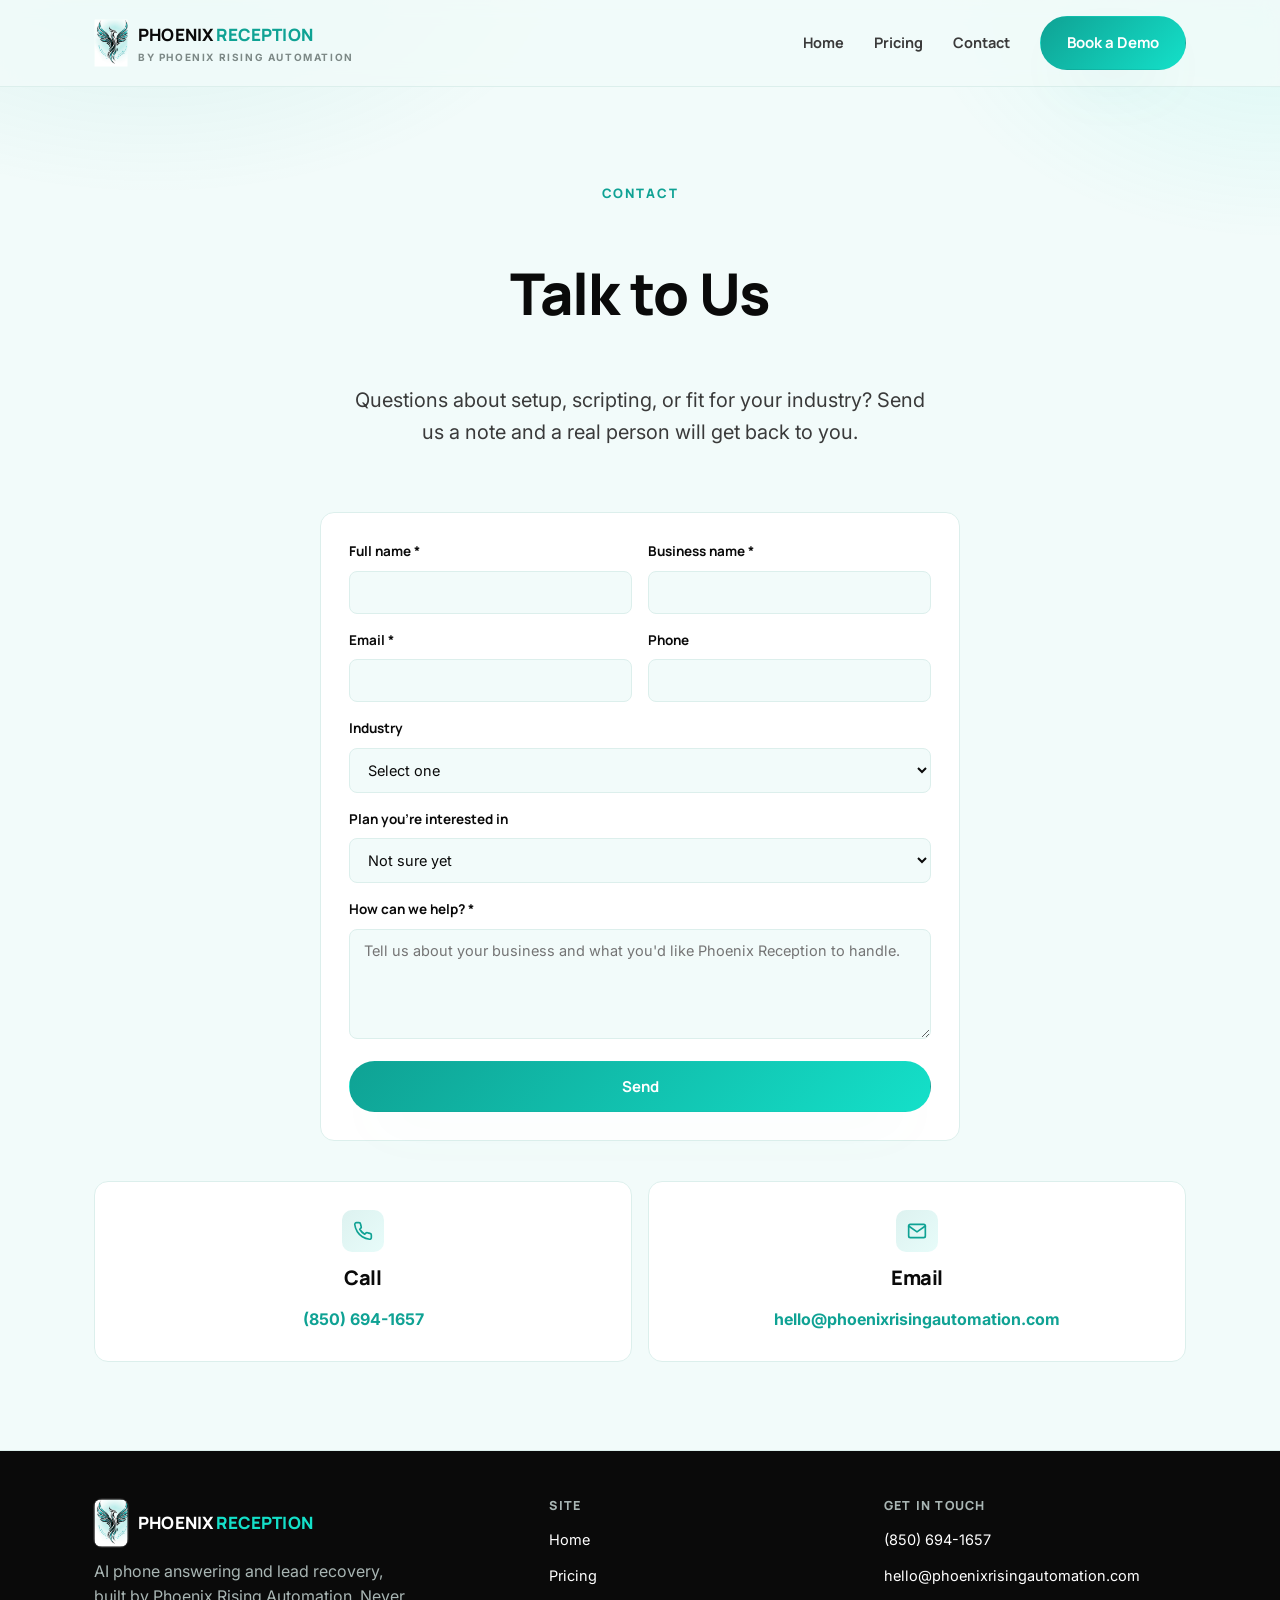
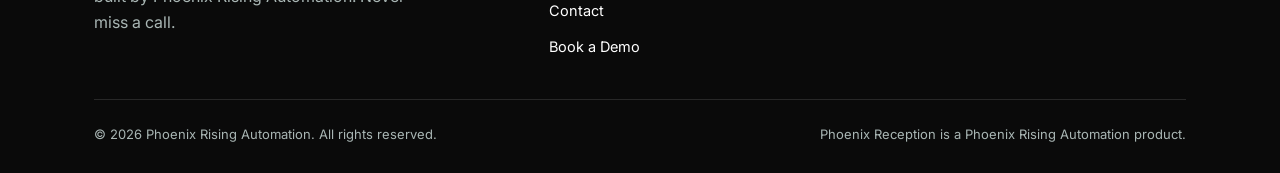
==== commit 070590d6: "Replace placeholder icon with the real Phoenix Rising Automation logo Crops the official logo image " ====
--- a/contact.html
+++ b/contact.html
@@ -6,7 +6,7 @@
   <title>Contact — Phoenix Reception</title>
   <meta name="description" content="Book a demo or talk to Phoenix Reception about AI phone answering and lead recovery for your business.">
   <meta name="theme-color" content="#0fa294">
-  <link rel="icon" href="assets/favicon.svg" type="image/svg+xml">
+  <link rel="icon" href="assets/favicon.png" type="image/png">
   <link rel="preconnect" href="https://fonts.googleapis.com">
   <link rel="preconnect" href="https://fonts.gstatic.com" crossorigin>
   <link rel="stylesheet" href="https://fonts.googleapis.com/css2?family=Inter:wght@400;500;600;700&family=Manrope:wght@700;800&display=swap">
@@ -18,7 +18,7 @@
   <header class="site-header">
     <div class="inner container">
       <a class="brand" href="index.html">
-        <img class="mark" src="assets/favicon.svg" alt="" width="30" height="30">
+        <img class="mark" src="assets/logo-mark.png" alt="Phoenix Rising Automation logo" width="34" height="48">
         <span><span class="brand-name"><span class="ink">PHOENIX</span> <span class="teal">RECEPTION</span></span><small>by Phoenix Rising Automation</small></span>
       </a>
       <button class="nav-toggle" aria-label="Toggle menu" aria-expanded="false">
@@ -117,7 +117,7 @@
       <div class="footer-grid">
         <div>
           <a class="brand" href="index.html" style="margin-bottom:12px;">
-            <img class="mark" src="assets/favicon.svg" alt="" width="30" height="30">
+            <img class="mark" src="assets/logo-mark.png" alt="Phoenix Rising Automation logo" width="34" height="48">
             <span class="brand-name"><span class="ink">PHOENIX</span> <span class="teal">RECEPTION</span></span>
           </a>
           <p style="max-width:320px;">AI phone answering and lead recovery, built by Phoenix Rising Automation. Never miss a call.</p>
--- a/css/styles.css
+++ b/css/styles.css
@@ -199,7 +199,7 @@
   gap: 10px;
 }
 
-.brand .mark { width: 30px; height: 30px; flex: none; }
+.brand .mark { width: 34px; height: auto; flex: none; }
 
 .brand-name {
   font-family: var(--font-display);
@@ -569,6 +569,11 @@
 
 .site-footer p { color: var(--on-dark-muted); }
 
+.site-footer .mark {
+  border-radius: 8px;
+  box-shadow: 0 0 0 1px rgba(255, 255, 255, 0.1);
+}
+
 .site-footer .brand-name .ink { color: var(--on-dark); }
 .site-footer .brand-name .teal { color: var(--teal-bright); }
 .site-footer .brand small { color: var(--on-dark-muted); }
